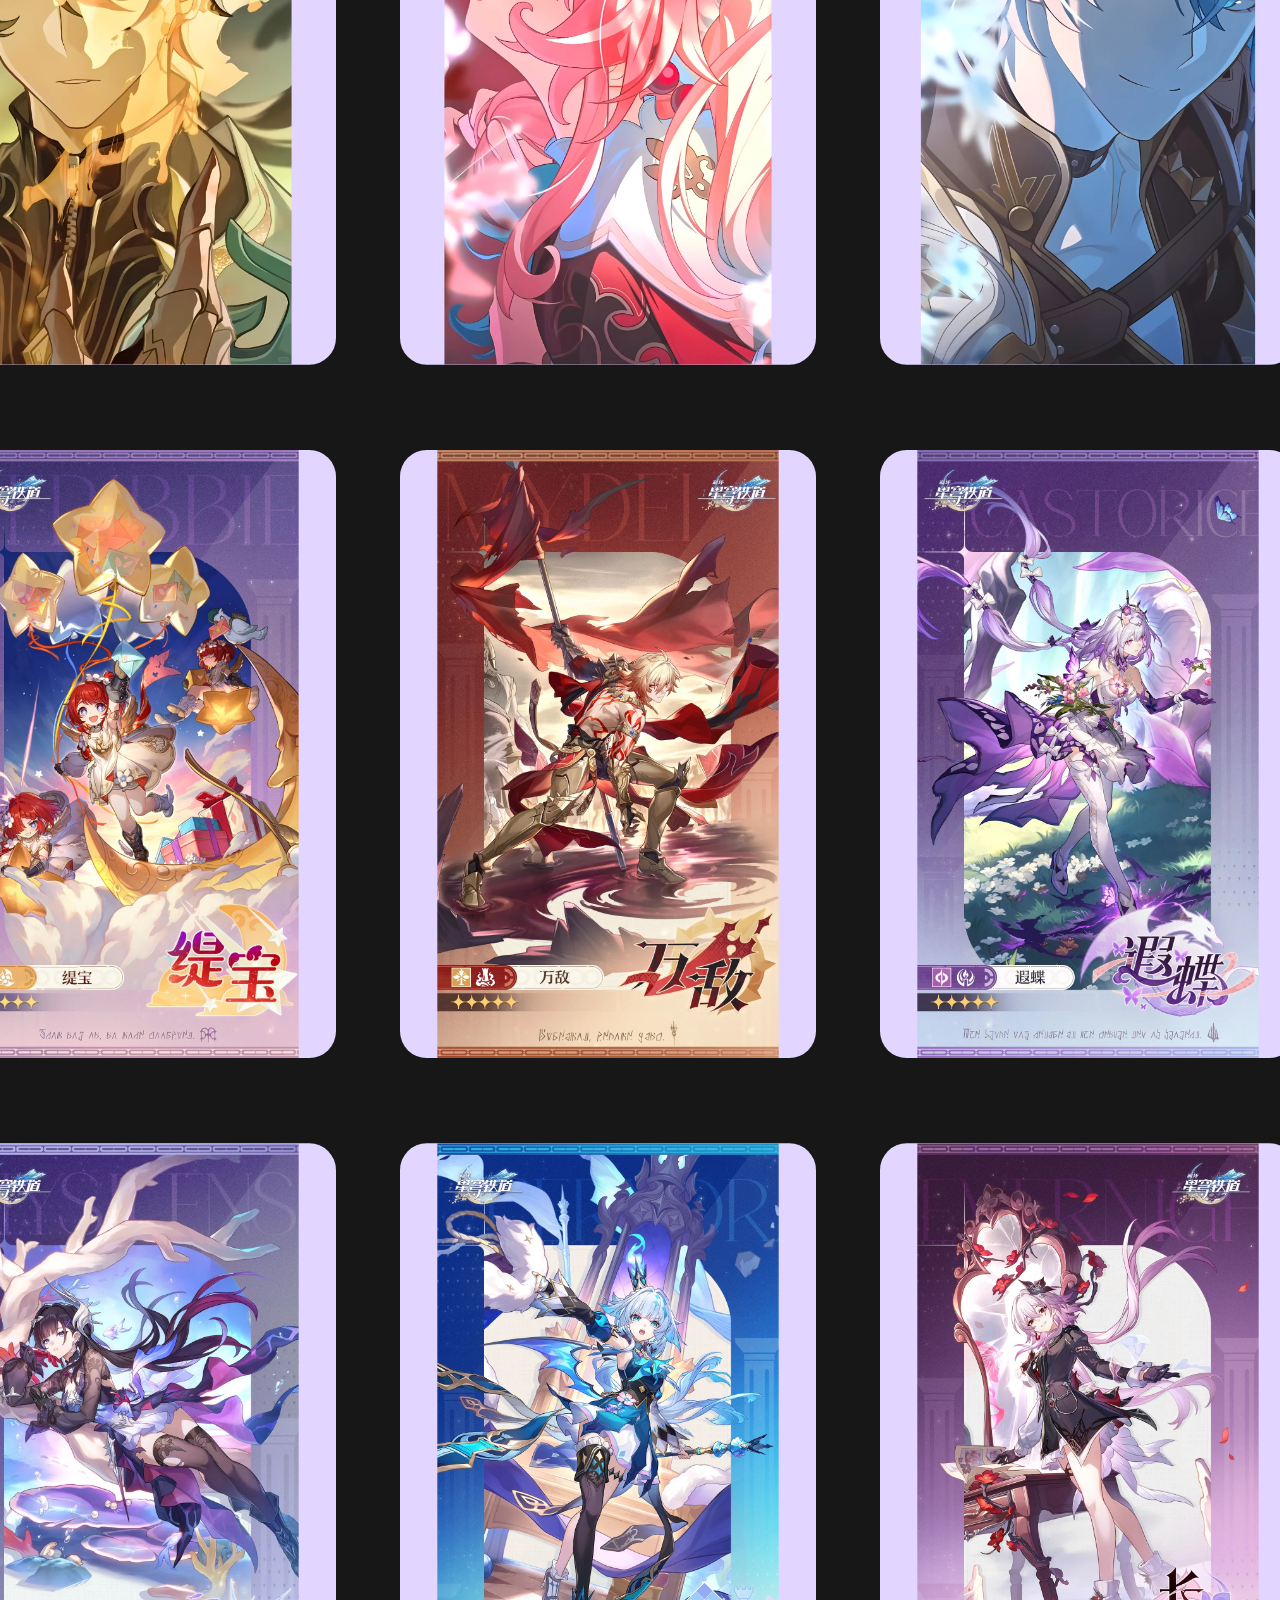
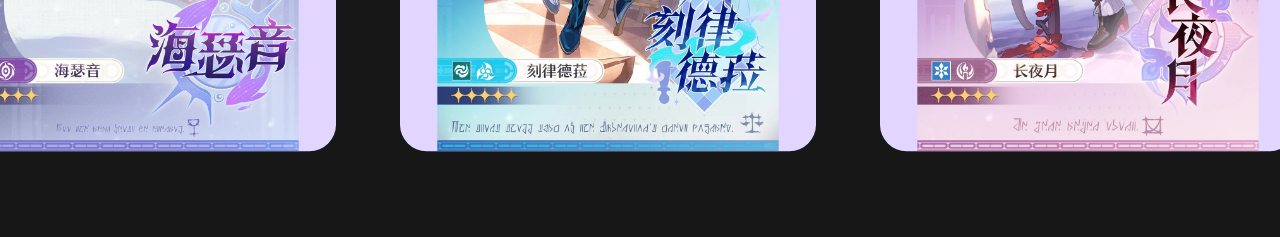
==== projects/26-infinite-photo-scroll/无限滑动.html @ 6be839fe "完成项目26：图片无限滑动效果（GSAP 无限滚动）" ====
<!DOCTYPE html>
<html lang="en">
  <head>
    <meta charset="UTF-8" />
    <meta name="viewport" content="width=device-width, initial-scale=1.0" />
    <title>无限滑动</title>
    <script src="gsap.js"></script>
    <style>
      * {
        padding: 0;
        margin: 0;
      }

      img {
        pointer-events: none;
        user-select: none;
      }

      div {
        display: flex;
        justify-content: center;
        align-items: center;
        user-select: none;
      }

      body {
        position: relative;
        display: flex;
        justify-content: center;
        align-items: center;
        width: 100%;
        height: 100vh;
        background-color: #171717;
        overflow: hidden;
      }

      .photos {
        position: absolute;
        flex-direction: column;
        overflow: hidden;
        cursor: pointer;
      }

      .photos_line {
        font-size: 1px;
        height: 342em;
        margin-bottom: 48em;
        flex-shrink: 0;
      }

      .photos_line_photo {
        font-size: 1px;
        width: 234em;
        height: 100%;
        margin-right: 36em;
        border-radius: 15em;
        background-color: #e2d5ff;
        overflow: hidden;
        flex-shrink: 0;
      }

      .photos_line_photo img {
        height: 100%;
        transition: 0.3s ease;
      }

      .photos_line_photo:hover img {
        transform: scale(1.2);
      }

      @media screen and (max-aspect-ratio: 1.5/1) {
        .photos_line,
        .photos_line_photo {
          font-size: 2px;
        }
      }

      @media screen and (max-aspect-ratio: 0.8/1) {
        .photos_line,
        .photos_line_photo {
          font-size: 2.8px;
        }
      }
    </style>
  </head>

  <body>
    <div class="photos">
      <div class="photos_line">
        <div class="photos_line_photo">
          <img src="photos/photo (1).jpg" />
        </div>
        <div class="photos_line_photo">
          <img src="photos/photo (2).jpg" />
        </div>
        <div class="photos_line_photo">
          <img src="photos/photo (3).jpg" />
        </div>
        <div class="photos_line_photo">
          <img src="photos/photo (4).jpg" />
        </div>
        <div class="photos_line_photo">
          <img src="photos/photo (5).jpg" />
        </div>
        <div class="photos_line_photo">
          <img src="photos/photo (6).jpg" />
        </div>
        <div class="photos_line_photo">
          <img src="photos/photo (7).jpg" />
        </div>
      </div>
      <div class="photos_line">
        <div class="photos_line_photo">
          <img src="photos/photo (8).jpg" />
        </div>
        <div class="photos_line_photo">
          <img src="photos/photo (9).jpg" />
        </div>
        <div class="photos_line_photo">
          <img src="photos/photo (10).jpg" />
        </div>
        <div class="photos_line_photo">
          <img src="photos/photo (11).jpg" />
        </div>
        <div class="photos_line_photo">
          <img src="photos/photo (12).jpg" />
        </div>
        <div class="photos_line_photo">
          <img src="photos/photo (13).jpg" />
        </div>
        <div class="photos_line_photo">
          <img src="photos/photo (14).jpg" />
        </div>
      </div>
      <div class="photos_line">
        <div class="photos_line_photo">
          <img src="photos/photo (15).jpg" />
        </div>
        <div class="photos_line_photo">
          <img src="photos/photo (16).jpg" />
        </div>
        <div class="photos_line_photo">
          <img src="photos/photo (17).jpg" />
        </div>
        <div class="photos_line_photo">
          <img src="photos/photo (18).jpg" />
        </div>
        <div class="photos_line_photo">
          <img src="photos/photo (19).jpg" />
        </div>
        <div class="photos_line_photo">
          <img src="photos/photo (20).jpg" />
        </div>
        <div class="photos_line_photo">
          <img src="photos/photo (21).jpg" />
        </div>
      </div>
      <div class="photos_line">
        <div class="photos_line_photo">
          <img src="photos/photo (22).jpg" />
        </div>
        <div class="photos_line_photo">
          <img src="photos/photo (23).jpg" />
        </div>
        <div class="photos_line_photo">
          <img src="photos/photo (24).jpg" />
        </div>
        <div class="photos_line_photo">
          <img src="photos/photo (25).jpg" />
        </div>
        <div class="photos_line_photo">
          <img src="photos/photo (26).jpg" />
        </div>
        <div class="photos_line_photo">
          <img src="photos/photo (27).jpg" />
        </div>
        <div class="photos_line_photo">
          <img src="photos/photo (28).jpg" />
        </div>
      </div>
    </div>
  </body>
  <script>
    // JIEJOE produce
    // b站主页：https://space.bilibili.com/3546390319860710
    const photobox = {
      container: document.querySelector(".photos"),
      img_data: [],
      container_width: 0,
      container_height: 0,
      photo_width: 0,
      photo_height: 0,
      if_movable: false,
      mouse_x: 0,
      mouse_y: 0,
      standard_width: 1440,
      scale_nums: 1,
      init() {
        this.resize();
        window.addEventListener("resize", () => {
          this.resize();
        });
        this.container.addEventListener("mousedown", () => {
          this.if_movable = true;
          this.mouse_x = event.clientX;
          this.mouse_y = event.clientY;
        });
        this.container.addEventListener("mouseup", () => {
          this.if_movable = false;
        });
        this.container.addEventListener("mouseleave", () => {
          this.if_movable = false;
        });
        this.container.addEventListener("mousemove", () => {
          this.move(event.clientX, event.clientY);
        });
      },
      resize() {
        let imgs = [...document.querySelectorAll(".photos_line_photo")];
        this.container_width = this.container.offsetWidth;
        this.container_height = this.container.offsetHeight;
        this.photo_width = imgs[0].offsetWidth;
        this.photo_height = imgs[0].offsetHeight;
        this.scale_nums = document.body.offsetWidth / this.standard_width;
        this.container.style.transform = `scale(${this.scale_nums})`;
        gsap.to(imgs, {
          transform: `translate(0,0)`,
          duration: 0,
          ease: "power4.out",
        });
        this.img_data = [];
        imgs.forEach((img) => {
          this.img_data.push({
            node: img,
            x: img.offsetLeft,
            y: img.offsetTop,
            mov_x: 0,
            mov_y: 0,
            ani: 0,
          });
        });
      },
      move(x, y) {
        if (!this.if_movable) return 0;
        let distance_x = (x - this.mouse_x) / this.scale_nums;
        let distance_y = (y - this.mouse_y) / this.scale_nums;
        this.img_data.forEach((img) => {
          let duration = 1;
          img.mov_x += distance_x;
          if (img.x + img.mov_x > this.container_width) {
            img.mov_x -= this.container_width;
            duration = 0;
          }
          if (img.x + img.mov_x < -this.photo_width) {
            img.mov_x += this.container_width;
            duration = 0;
          }
          img.mov_y += distance_y;
          if (img.y + img.mov_y > this.container_height) {
            img.mov_y -= this.container_height;
            duration = 0;
          }
          if (img.y + img.mov_y < -this.photo_height) {
            img.mov_y += this.container_height;
            duration = 0;
          }
          if (img.ani) img.ani.kill();
          img.ani = gsap.to(img.node, {
            transform: `translate(${img.mov_x}px,${img.mov_y}px)`,
            duration: duration,
            ease: "power4.out",
          });
        });
        this.mouse_x = x;
        this.mouse_y = y;
      },
    };
    photobox.init();
  </script>
</html>
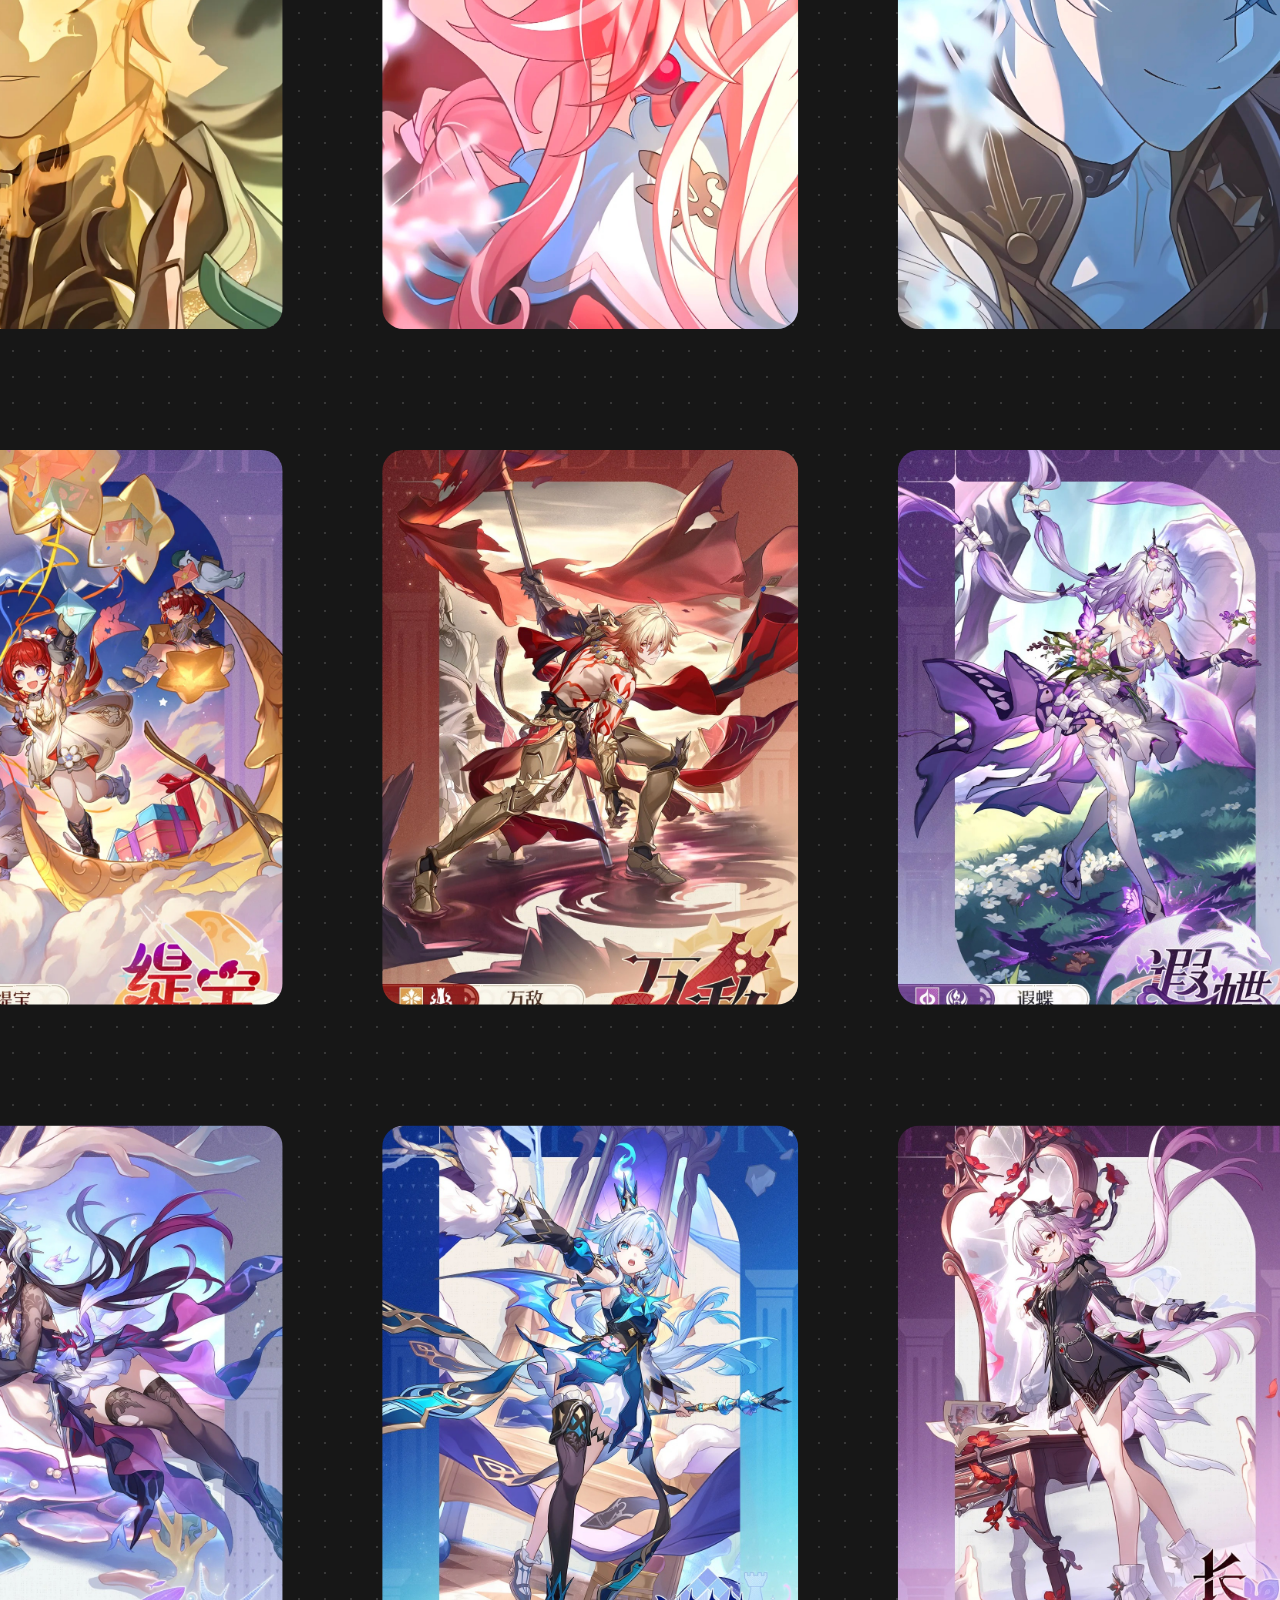
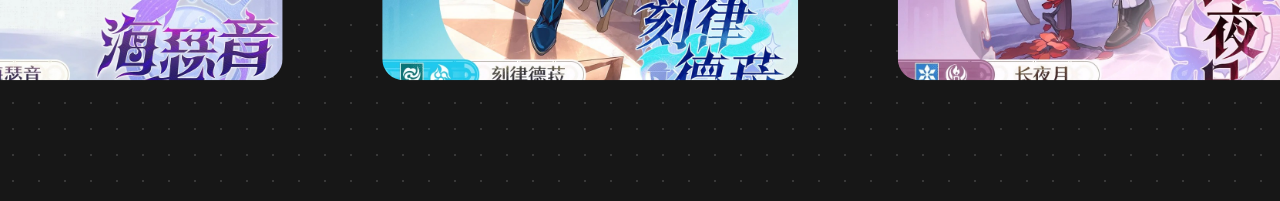
==== commit d0348043: "feat: enhance infinite photo wall interactions" ====
--- a/projects/26-infinite-photo-scroll/无限滑动.html
+++ b/projects/26-infinite-photo-scroll/无限滑动.html
@@ -31,6 +31,12 @@
         width: 100%;
         height: 100vh;
         background-color: #171717;
+        background-image: radial-gradient(
+          circle,
+          rgba(255, 255, 255, 0.14) 1px,
+          transparent 1px
+        );
+        background-size: 26px 26px;
         overflow: hidden;
       }
 
@@ -43,8 +49,8 @@
 
       .photos_line {
         font-size: 1px;
-        height: 342em;
-        margin-bottom: 48em;
+        height: 312em;
+        margin-bottom: 68em;
         flex-shrink: 0;
       }
 
@@ -52,20 +58,86 @@
         font-size: 1px;
         width: 234em;
         height: 100%;
-        margin-right: 36em;
-        border-radius: 15em;
-        background-color: #e2d5ff;
+        margin-right: 56em;
+        border-radius: 12em;
+        background-color: transparent;
         overflow: hidden;
         flex-shrink: 0;
       }
 
       .photos_line_photo img {
+        display: block;
+        width: 100%;
         height: 100%;
+        object-fit: cover;
+        object-position: center;
         transition: 0.3s ease;
       }
 
       .photos_line_photo:hover img {
         transform: scale(1.2);
+      }
+
+      .lightbox {
+        position: fixed;
+        inset: 0;
+        z-index: 10;
+        padding: 7vh 6vw;
+        background: rgba(7, 7, 7, 0.9);
+        opacity: 0;
+        visibility: hidden;
+        pointer-events: none;
+        transition: opacity 0.28s ease, visibility 0.28s ease;
+        cursor: zoom-out;
+      }
+
+      .lightbox.is-open {
+        opacity: 1;
+        visibility: visible;
+        pointer-events: auto;
+      }
+
+      .lightbox_image {
+        display: block;
+        width: auto;
+        height: auto;
+        max-width: min(90vw, 1200px);
+        max-height: 86vh;
+        object-fit: contain;
+        pointer-events: auto;
+        border-radius: 12px;
+        box-shadow: 0 24px 80px rgba(0, 0, 0, 0.5);
+        cursor: default;
+        transform: scale(0.96);
+        transition: transform 0.28s ease;
+      }
+
+      .lightbox.is-open .lightbox_image {
+        transform: scale(1);
+      }
+
+      .lightbox_close {
+        position: absolute;
+        top: 24px;
+        right: 28px;
+        display: grid;
+        place-items: center;
+        width: 44px;
+        height: 44px;
+        border: 1px solid rgba(255, 255, 255, 0.2);
+        border-radius: 50%;
+        color: #f5f5f5;
+        background: rgba(255, 255, 255, 0.08);
+        font: 300 30px/1 sans-serif;
+        cursor: pointer;
+        transition: background 0.2s ease, transform 0.2s ease;
+      }
+
+      .lightbox_close:hover,
+      .lightbox_close:focus-visible {
+        background: rgba(255, 255, 255, 0.16);
+        transform: rotate(6deg);
+        outline: none;
       }
 
       @media screen and (max-aspect-ratio: 1.5/1) {
@@ -178,6 +250,18 @@
           <img src="photos/photo (28).jpg" />
         </div>
       </div>
+    </div>
+    <div
+      class="lightbox"
+      role="dialog"
+      aria-modal="true"
+      aria-hidden="true"
+      aria-label="图片预览"
+    >
+      <button class="lightbox_close" type="button" aria-label="关闭大图">
+        ×
+      </button>
+      <img class="lightbox_image" alt="" />
     </div>
   </body>
   <script>
@@ -185,35 +269,138 @@
     // b站主页：https://space.bilibili.com/3546390319860710
     const photobox = {
       container: document.querySelector(".photos"),
+      lightbox: document.querySelector(".lightbox"),
+      lightbox_image: document.querySelector(".lightbox_image"),
+      lightbox_close: document.querySelector(".lightbox_close"),
       img_data: [],
       container_width: 0,
       container_height: 0,
       photo_width: 0,
       photo_height: 0,
       if_movable: false,
+      did_drag: false,
+      pressed_photo: null,
+      down_x: 0,
+      down_y: 0,
       mouse_x: 0,
       mouse_y: 0,
       standard_width: 1440,
+      base_scale: 1,
+      zoom_scale: 1,
+      min_zoom: 0.55,
+      max_zoom: 2.2,
+      scene_x: 0,
+      scene_y: 0,
+      drag_threshold: 6,
       scale_nums: 1,
+      scene_ani: null,
+      is_lightbox_open: false,
       init() {
         this.resize();
         window.addEventListener("resize", () => {
           this.resize();
         });
-        this.container.addEventListener("mousedown", () => {
+        window.addEventListener("wheel", (event) => this.zoom(event), {
+          passive: false,
+        });
+        this.container.addEventListener("mousedown", (event) => {
+          if (this.is_lightbox_open || event.button !== 0) return;
           this.if_movable = true;
+          this.did_drag = false;
+          this.pressed_photo = event.target.closest(".photos_line_photo");
+          this.down_x = event.clientX;
+          this.down_y = event.clientY;
           this.mouse_x = event.clientX;
           this.mouse_y = event.clientY;
         });
-        this.container.addEventListener("mouseup", () => {
+        window.addEventListener("mouseup", (event) => this.endDrag(event));
+        this.container.addEventListener("mouseleave", () => {
+          if (this.if_movable) this.did_drag = true;
           this.if_movable = false;
-        });
-        this.container.addEventListener("mouseleave", () => {
-          this.if_movable = false;
-        });
-        this.container.addEventListener("mousemove", () => {
+          this.pressed_photo = null;
+        });
+        this.container.addEventListener("mousemove", (event) => {
+          if (!this.if_movable || this.is_lightbox_open) return;
+          if (
+            Math.hypot(
+              event.clientX - this.down_x,
+              event.clientY - this.down_y
+            ) > this.drag_threshold
+          ) {
+            this.did_drag = true;
+          }
           this.move(event.clientX, event.clientY);
         });
+        this.lightbox.addEventListener("click", (event) => {
+          if (event.target === this.lightbox) this.closeLightbox();
+        });
+        this.lightbox_close.addEventListener("click", () => {
+          this.closeLightbox();
+        });
+        document.addEventListener("keydown", (event) => {
+          if (event.key === "Escape") this.closeLightbox();
+        });
+      },
+      clampZoom(value) {
+        return Math.min(this.max_zoom, Math.max(this.min_zoom, value));
+      },
+      calculateZoom(clientX, clientY, nextZoom) {
+        const clamped = this.clampZoom(nextZoom);
+        const ratio = clamped / this.zoom_scale;
+        const centerX = window.innerWidth / 2 + this.scene_x;
+        const centerY = window.innerHeight / 2 + this.scene_y;
+        this.scene_x += (1 - ratio) * (clientX - centerX);
+        this.scene_y += (1 - ratio) * (clientY - centerY);
+        this.zoom_scale = clamped;
+      },
+      renderScene(duration = 0) {
+        this.scale_nums = this.base_scale * this.zoom_scale;
+        if (this.scene_ani) this.scene_ani.kill();
+        this.scene_ani = gsap.to(this.container, {
+          x: this.scene_x,
+          y: this.scene_y,
+          scale: this.scale_nums,
+          transformOrigin: "center center",
+          duration,
+          ease: "power3.out",
+          overwrite: true,
+        });
+      },
+      zoom(event) {
+        if (this.is_lightbox_open) return;
+        event.preventDefault();
+        const nextZoom = this.clampZoom(
+          this.zoom_scale * Math.exp(-event.deltaY * 0.001)
+        );
+        if (Math.abs(nextZoom - this.zoom_scale) < 0.0001) return;
+        this.calculateZoom(event.clientX, event.clientY, nextZoom);
+        this.renderScene(0.28);
+      },
+      endDrag(event) {
+        if (!this.if_movable) return;
+        const pressedPhoto = this.pressed_photo;
+        const releasedPhoto = event.target.closest?.(".photos_line_photo");
+        const shouldOpen =
+          !this.did_drag && pressedPhoto && releasedPhoto === pressedPhoto;
+        this.if_movable = false;
+        this.pressed_photo = null;
+        if (shouldOpen) this.openLightbox(pressedPhoto);
+      },
+      openLightbox(photo) {
+        const image = photo.querySelector("img");
+        if (!image) return;
+        this.is_lightbox_open = true;
+        this.lightbox_image.src = image.src;
+        this.lightbox_image.alt = image.alt || "大图预览";
+        this.lightbox.classList.add("is-open");
+        this.lightbox.setAttribute("aria-hidden", "false");
+        this.lightbox_close.focus();
+      },
+      closeLightbox() {
+        if (!this.is_lightbox_open) return;
+        this.is_lightbox_open = false;
+        this.lightbox.classList.remove("is-open");
+        this.lightbox.setAttribute("aria-hidden", "true");
       },
       resize() {
         let imgs = [...document.querySelectorAll(".photos_line_photo")];
@@ -221,8 +408,8 @@
         this.container_height = this.container.offsetHeight;
         this.photo_width = imgs[0].offsetWidth;
         this.photo_height = imgs[0].offsetHeight;
-        this.scale_nums = document.body.offsetWidth / this.standard_width;
-        this.container.style.transform = `scale(${this.scale_nums})`;
+        this.base_scale = document.body.offsetWidth / this.standard_width;
+        this.renderScene(0);
         gsap.to(imgs, {
           transform: `translate(0,0)`,
           duration: 0,
